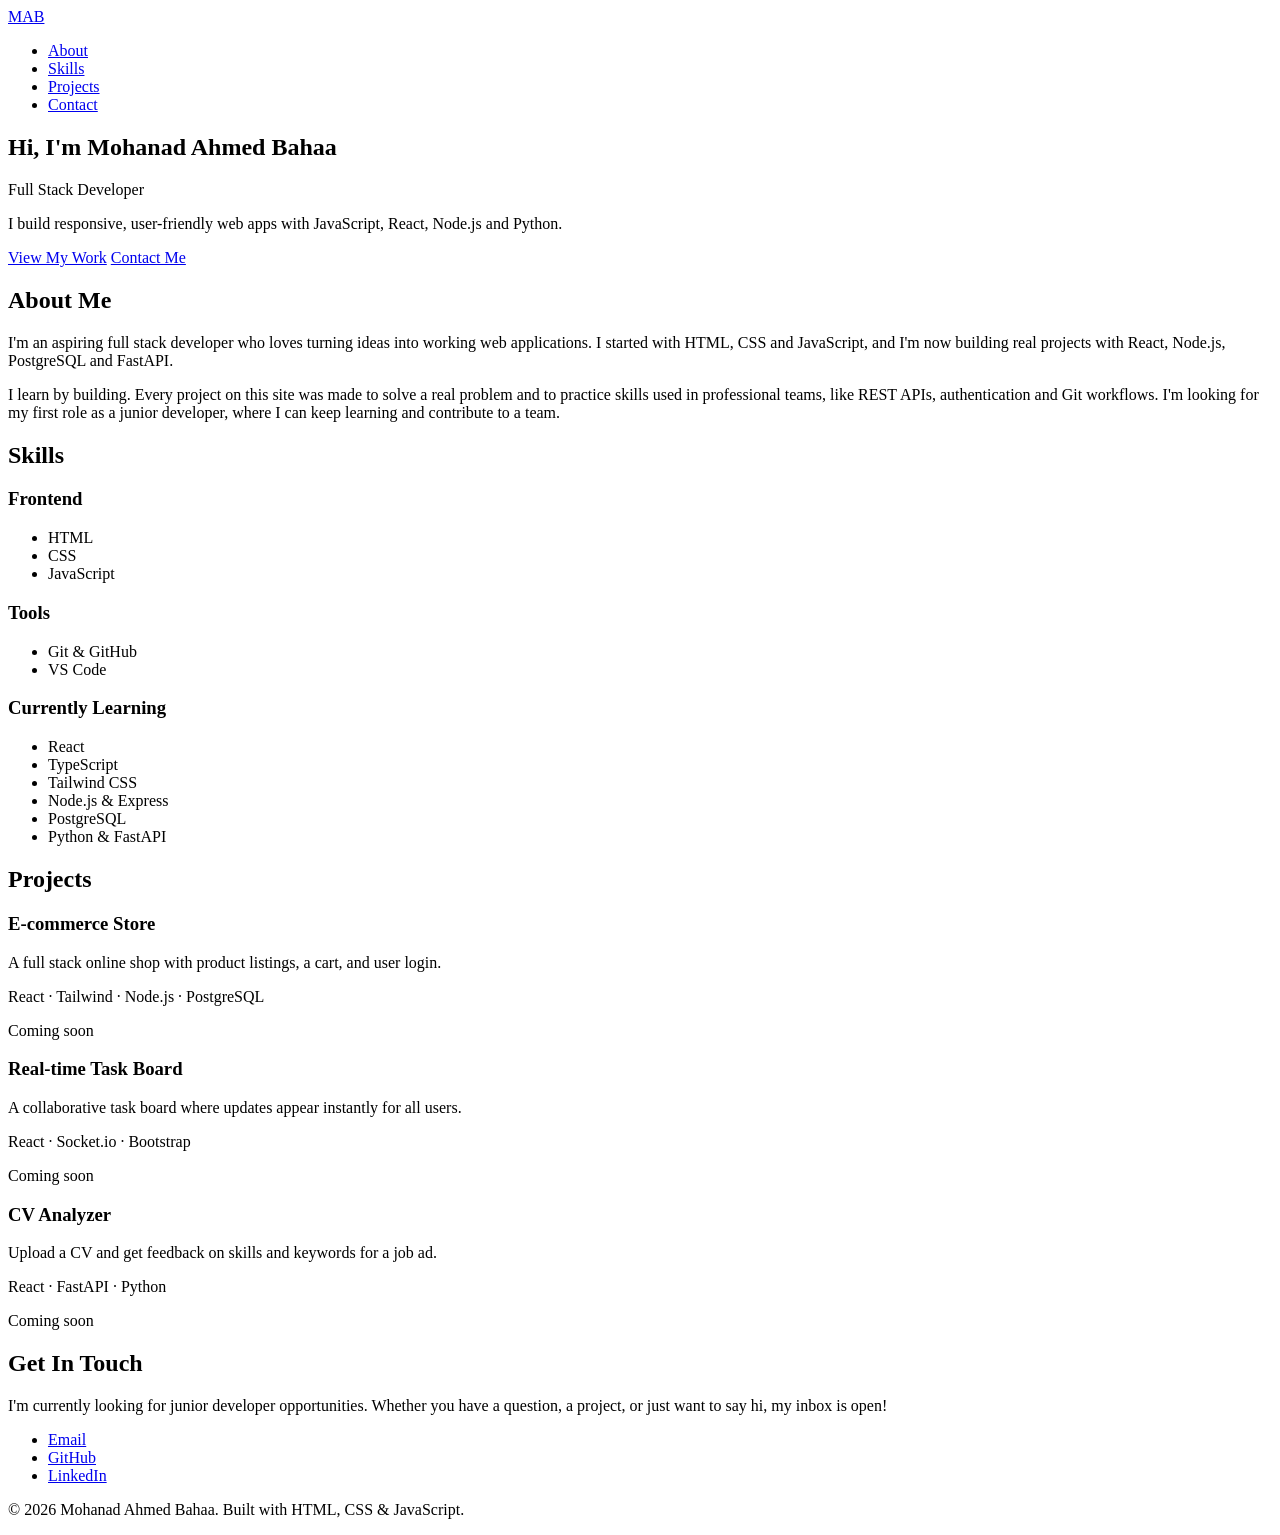
==== index.html @ b00e0cd5 "Add portfolio HTML structure" ====
<!DOCTYPE html>
<html lang="en">
<head>
    <meta charset="UTF-8">
    <meta name="viewport" content="width=device-width, initial-scale=1.0">
    <meta name="description" content="Portfolio of Mohanad Ahmed Bahaa, Full Stack Developer.">
    <title>Mohanad Ahmed Bahaa | Full Stack Developer</title>
    <link rel="stylesheet" href="style.css">
    <script src="script.js" defer></script>
</head>
<body>
    <header>
        <nav>
            <a href="#hero" class="logo">MAB</a>
            <ul class="nav-links">
                <li><a href="#about">About</a></li>
                <li><a href="#skills">Skills</a></li>
                <li><a href="#projects">Projects</a></li>
                <li><a href="#contact">Contact</a></li>
            </ul>
        </nav>
    </header>

    <main>
        <!-- Hero -->
        <section id="hero">
            <h1>Hi, I'm Mohanad Ahmed Bahaa</h1>
            <p class="role">Full Stack Developer</p>
            <p>I build responsive, user-friendly web apps with JavaScript, React, Node.js and Python.</p>
            <div class="hero-buttons">
                <a href="#projects" class="btn">View My Work</a>
                <a href="#contact" class="btn btn-outline">Contact Me</a>
            </div>
        </section>

        <!-- About -->
        <section id="about">
            <h2>About Me</h2>
            <p>
                I'm an aspiring full stack developer who loves turning ideas into working web
                applications. I started with HTML, CSS and JavaScript, and I'm now building real
                projects with React, Node.js, PostgreSQL and FastAPI.
            </p>
            <p>
                I learn by building. Every project on this site was made to solve a real problem
                and to practice skills used in professional teams, like REST APIs, authentication
                and Git workflows. I'm looking for my first role as a junior developer, where I can
                keep learning and contribute to a team.
            </p>
        </section>

        <!-- Skills -->
        <section id="skills">
            <h2>Skills</h2>
            <div class="skills-grid">
                <div class="skill-group">
                    <h3>Frontend</h3>
                    <ul>
                        <li>HTML</li>
                        <li>CSS</li>
                        <li>JavaScript</li>
                    </ul>
                </div>
                <div class="skill-group">
                    <h3>Tools</h3>
                    <ul>
                        <li>Git &amp; GitHub</li>
                        <li>VS Code</li>
                    </ul>
                </div>
                <div class="skill-group">
                    <h3>Currently Learning</h3>
                    <ul>
                        <li>React</li>
                        <li>TypeScript</li>
                        <li>Tailwind CSS</li>
                        <li>Node.js &amp; Express</li>
                        <li>PostgreSQL</li>
                        <li>Python &amp; FastAPI</li>
                    </ul>
                </div>
            </div>
        </section>

        <!-- Projects -->
        <section id="projects">
            <h2>Projects</h2>
            <div class="projects-grid">
                <article class="project-card">
                    <h3>E-commerce Store</h3>
                    <p>A full stack online shop with product listings, a cart, and user login.</p>
                    <p class="tech">React · Tailwind · Node.js · PostgreSQL</p>
                    <span class="badge">Coming soon</span>
                </article>
                <article class="project-card">
                    <h3>Real-time Task Board</h3>
                    <p>A collaborative task board where updates appear instantly for all users.</p>
                    <p class="tech">React · Socket.io · Bootstrap</p>
                    <span class="badge">Coming soon</span>
                </article>
                <article class="project-card">
                    <h3>CV Analyzer</h3>
                    <p>Upload a CV and get feedback on skills and keywords for a job ad.</p>
                    <p class="tech">React · FastAPI · Python</p>
                    <span class="badge">Coming soon</span>
                </article>
            </div>
        </section>

        <!-- Contact -->
        <section id="contact">
            <h2>Get In Touch</h2>
            <p>
                I'm currently looking for junior developer opportunities. Whether you have a
                question, a project, or just want to say hi, my inbox is open!
            </p>
            <ul class="contact-links">
                <li><a href="mailto:your-email@example.com">Email</a></li>
                <li><a href="https://github.com/your-username" target="_blank" rel="noopener">GitHub</a></li>
                <li><a href="https://linkedin.com/in/your-username" target="_blank" rel="noopener">LinkedIn</a></li>
            </ul>
        </section>
    </main>

    <footer>
        <p>&copy; 2026 Mohanad Ahmed Bahaa. Built with HTML, CSS &amp; JavaScript.</p>
    </footer>
</body>
</html>
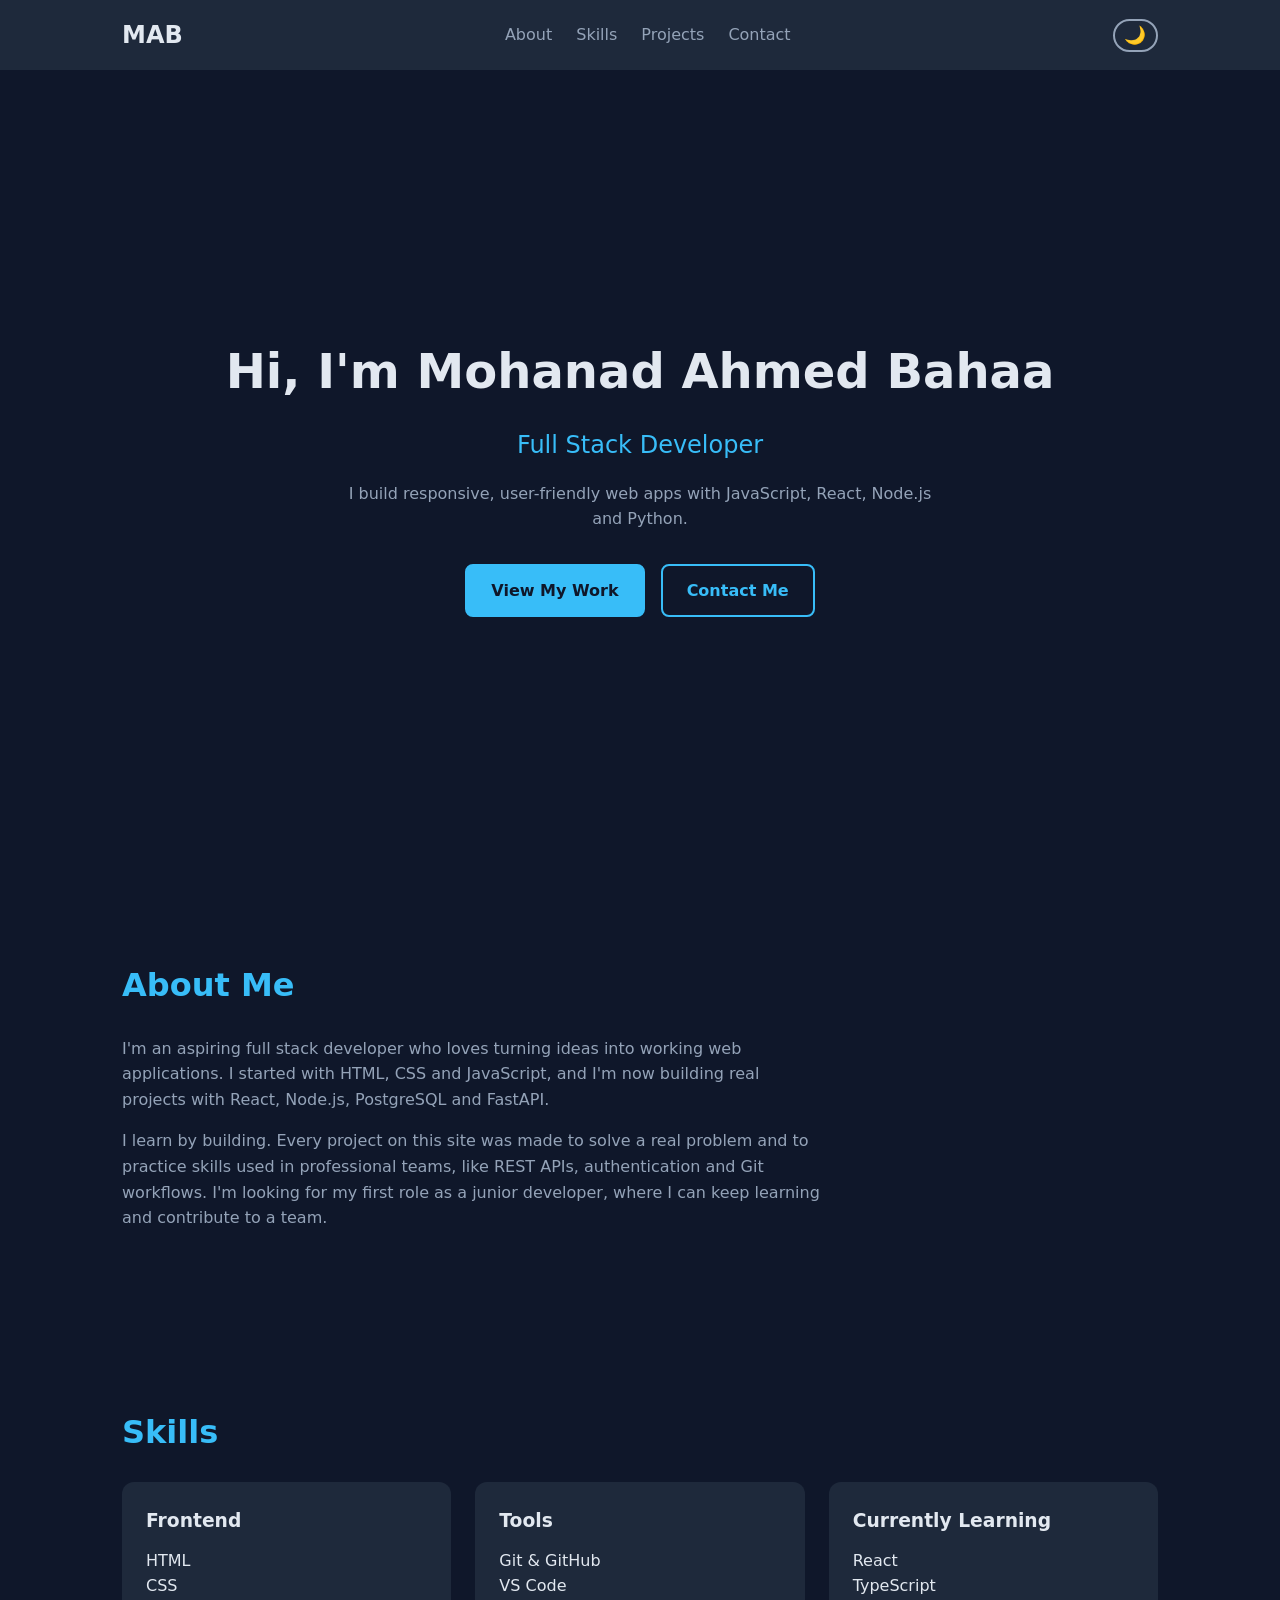
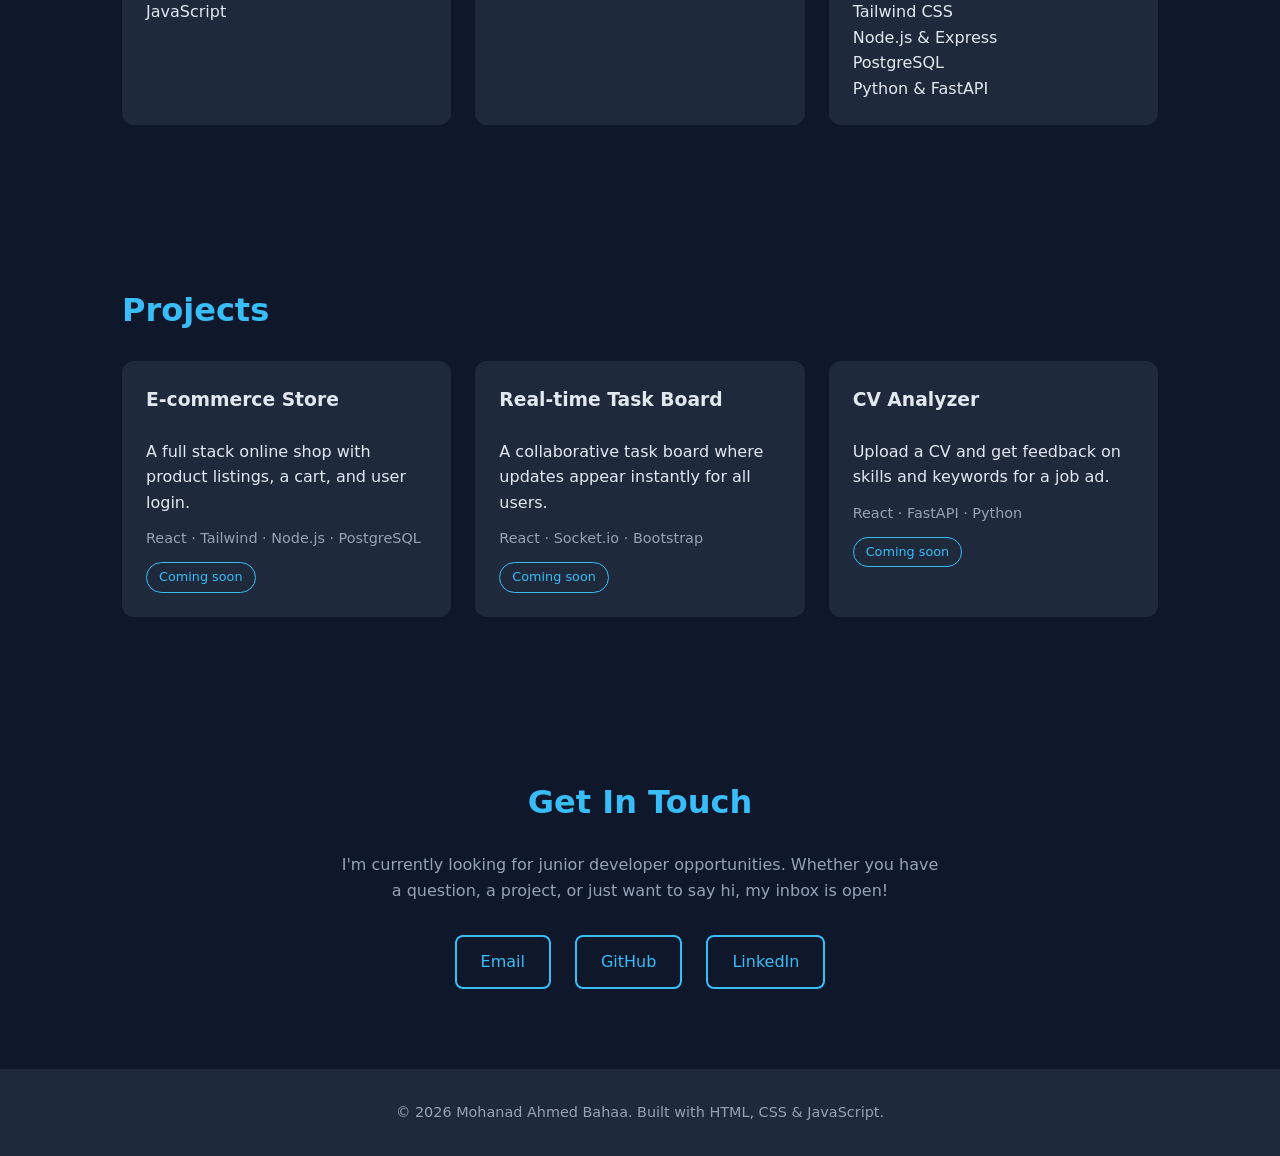
==== commit 00a07acf: "Add dark and light mode toggle" ====
--- a/index.html
+++ b/index.html
@@ -18,11 +18,12 @@
                 <li><a href="#projects">Projects</a></li>
                 <li><a href="#contact">Contact</a></li>
             </ul>
+            <button id="theme-toggle" class="theme-toggle" aria-label="Toggle dark and light mode">🌙</button>
         </nav>
     </header>
 
     <main>
-        <!-- Hero -->
+       
         <section id="hero">
             <h1>Hi, I'm Mohanad Ahmed Bahaa</h1>
             <p class="role">Full Stack Developer</p>
--- a/style.css
+++ b/style.css
@@ -0,0 +1,250 @@
+*{
+    margin: 0;
+    padding: 0;
+    box-sizing: border-box;
+}
+:root {
+    --bg:#0f172a;
+    --text:#e2e8f0;
+    --bg-card:#1e293b;
+    --text-muted:#94a3b8;
+    --accent:#38bdf8;
+}
+
+body.light {
+    --bg: #f8fafc;
+    --text: #0f172a;
+    --bg-card: #e2e8f0;
+    --text-muted: #475569;
+    --accent: #0284c7;
+}
+
+
+body {
+    background-color: var(--bg);
+    color: var(--text);
+    font-family: system-ui, sans-serif;
+    line-height: 1.6;
+    transition: background-color 0.3s, color 0.3s;
+}
+a{
+    text-decoration: none;
+
+    color: var(--accent);
+}
+
+header {
+  position: sticky;            
+  top: 0;
+  background: var(--bg-card);
+  z-index: 10;                 
+}
+
+nav {
+  display: flex;
+  justify-content: space-between; 
+  align-items: center;
+  padding: 1rem 2rem;            
+  max-width: 1100px;
+  margin: 0 auto;                 
+}
+
+.logo {
+  font-size: 1.5rem;
+  font-weight: bold;
+  color: var(--text);
+}
+
+.nav-links {
+  display: flex;
+  gap: 1.5rem;
+  list-style: none;
+}
+
+.nav-links a {
+  color: var(--text-muted);
+}
+
+.nav-links a:hover {
+  color: var(--accent);
+}
+
+.theme-toggle {
+  background: transparent;
+  border: 2px solid var(--text-muted);
+  border-radius: 999px;
+  padding: 0.25rem 0.6rem;
+  font-size: 1.1rem;
+  cursor: pointer;              
+}
+
+.theme-toggle:hover {
+  border-color: var(--accent);
+}
+
+section{
+    max-width: 1100px;
+    margin: 0 auto;
+    padding: 5rem 2rem;
+}
+h2{
+    font-size: 2rem;
+    margin-bottom: 1.5rem;
+    color: var(--accent);
+}
+#hero{
+    min-height: 90vh;
+    display: flex;
+    flex-direction: column;
+    justify-content: center;
+    align-items: center;
+    text-align: center;
+    gap: 1rem;
+}
+#hero h1{
+    font-size: 3rem;
+}
+.role{
+    font-size: 1.5rem;
+    color: var(--accent);
+}
+#hero p:not(.role){
+    max-width: 600px;
+    color: var(--text-muted);
+}
+.hero-buttons{
+    display: flex;
+    gap: 1rem;
+    margin-top: 1rem;
+}
+.btn {
+  display: inline-block;
+  padding: 0.75rem 1.5rem;
+  border-radius: 8px;
+  background: var(--accent);
+  color: var(--bg);
+  font-weight: bold;
+  border: 2px solid var(--accent);
+  transition: transform 0.2s, background 0.2s, color 0.2s;
+}
+.btn:hover {
+  transform: translateY(-3px);
+}
+.btn-outline {
+  background: transparent;
+  color: var(--accent);
+}
+.btn-outline:hover {
+  background: var(--accent);
+  color: var(--bg);
+}
+.skills-grid,
+.projects-grid {
+    display: grid;
+    grid-template-columns: repeat(auto-fit, minmax(250px, 1fr));
+    gap: 1.5rem;
+}
+.skill-group,
+.project-card {
+    background: var(--bg-card);
+    padding: 1.5rem;
+    border-radius: 12px;
+}
+
+.skill-group h3,
+.project-card h3 {
+    margin-bottom: 0.75rem;
+}
+
+.skill-group ul {
+    list-style: none;
+}
+
+.project-card {
+    display: flex;
+    flex-direction: column;
+    gap: 0.75rem;
+}
+
+.tech {
+    font-size: 0.9rem;
+    color: var(--text-muted);
+}
+
+.badge {
+    align-self: flex-start;     
+    padding: 0.25rem 0.75rem;
+    border-radius: 999px;        
+    font-size: 0.8rem;
+    color: var(--accent);
+    border: 1px solid var(--accent);
+}
+#about p {
+    color: var(--text-muted);
+    max-width: 700px;
+    margin-bottom: 1rem;
+}
+/* ===== Contact ===== */
+#contact {
+    text-align: center;
+}
+
+#contact p {
+    max-width: 600px;
+    margin: 0 auto 2rem;          
+    color: var(--text-muted);
+}
+
+.contact-links {
+    display: flex;
+    justify-content: center;
+    flex-wrap: wrap;
+    gap: 1.5rem;
+    list-style: none;
+}
+
+.contact-links a {
+    display: inline-block;
+    padding: 0.75rem 1.5rem;
+    border: 2px solid var(--accent);
+    border-radius: 8px;
+    color: var(--accent);
+    transition: background 0.2s, color 0.2s;
+}
+
+.contact-links a:hover {
+    background: var(--accent);
+    color: var(--bg);
+}
+
+
+footer {
+    text-align: center;
+    padding: 2rem;
+    color: var(--text-muted);
+    font-size: 0.9rem;
+    background: var(--bg-card);
+}
+@media (max-width: 600px) {
+  h2 {
+    font-size: 1.5rem;
+
+  }
+  nav {
+    flex-direction: column;
+    gap: 1rem;
+  }
+  #hero h1 {
+    font-size: 2rem;
+  }
+  .role {
+    font-size: 1.2rem;
+  }
+  .hero-buttons {
+    flex-direction: column;
+  }
+  section {
+    padding: 3rem 1rem;
+  }
+ 
+}
